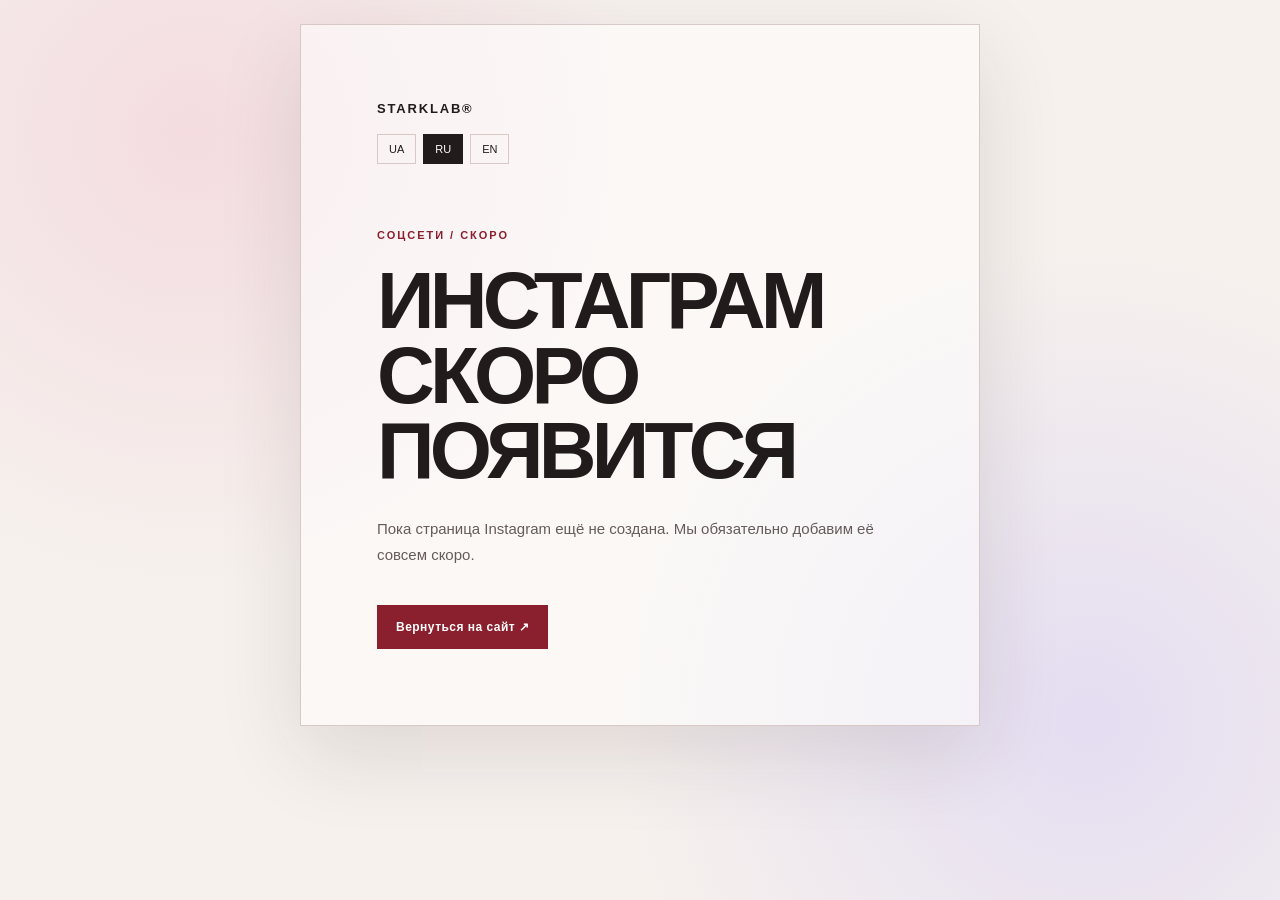
==== coming-soon.html @ 7bc7f3ef "Add files via upload" ====
<!DOCTYPE html>
<html lang="ru">
<head>
<meta charset="utf-8">
<meta name="viewport" content="width=device-width,initial-scale=1">
<title>STARKLAB® — скоро</title>
<style>
:root{--paper:#f6f1ed;--ink:#211b1b;--wine:#8a1f2d;--line:#d9c9c6}
*{box-sizing:border-box}html,body{margin:0;min-height:100%;font-family:Arial,sans-serif;color:var(--ink)}
body{display:grid;place-items:center;padding:24px;background:radial-gradient(circle at 15% 15%,#f4dce0,transparent 34%),radial-gradient(circle at 85% 80%,#e4ddf2,transparent 36%),var(--paper)}
.page{width:min(680px,100%);padding:clamp(34px,7vw,76px);border:1px solid var(--line);background:rgba(255,255,255,.55);box-shadow:0 28px 80px rgba(48,31,34,.12)}
.brand{font-size:13px;font-weight:800;letter-spacing:.14em}.languages{display:flex;gap:7px;margin-top:18px}.languages button{border:1px solid var(--line);background:transparent;color:var(--ink);padding:8px 11px;font:inherit;font-size:11px;cursor:pointer}.languages button.active{background:var(--ink);color:#fff;border-color:var(--ink)}.eyebrow{margin:62px 0 18px;color:var(--wine);font-size:11px;font-weight:700;letter-spacing:.18em;text-transform:uppercase}
h1{max-width:10em;margin:0;font-size:clamp(38px,8vw,80px);line-height:.94;letter-spacing:-.06em;text-transform:uppercase}p{max-width:42em;margin:28px 0 0;font-size:15px;line-height:1.7;color:#665b5b}.back{display:inline-flex;margin-top:38px;padding:15px 19px;color:#fff;background:var(--wine);text-decoration:none;font-size:12px;font-weight:700;letter-spacing:.04em;transition:transform .25s,background .25s}.back:hover{background:#651522;transform:translateY(-3px)}
@media(max-width:520px){.page{padding:30px 24px}.eyebrow{margin-top:50px}p{font-size:14px}}
</style>
</head>
<body>
<main class="page">
  <div class="brand">STARKLAB®</div>
  <div class="languages" role="group" aria-label="Language"><button type="button" data-lang="ua">UA</button><button type="button" data-lang="ru">RU</button><button type="button" data-lang="en">EN</button></div>
  <p class="eyebrow" id="eyebrow">СОЦСЕТИ / СКОРО</p>
  <h1 id="title">Страница скоро появится</h1>
  <p id="copy">Пока эта страница ещё не создана. Мы обязательно добавим её совсем скоро.</p>
  <a class="back" href="index.html">Вернуться на сайт ↗</a>
</main>
<script>
(function(){
  var key=new URLSearchParams(location.search).get('platform')||'social',lang='ru';
  try{lang=localStorage.getItem('lang')||'ru'}catch(e){}
  var data={
    ru:{instagram:['Instagram','Инстаграм скоро появится','Пока страница Instagram ещё не создана. Мы обязательно добавим её совсем скоро.'],tiktok:['TikTok','ТикТок скоро появится','Пока страница TikTok ещё не создана. Мы обязательно добавим её совсем скоро.'],telegram:['Telegram-канал','Telegram-канал скоро появится','Пока Telegram-канал ещё не создан. Мы обязательно добавим его совсем скоро.']},
    ua:{instagram:['Instagram','Інстаграм скоро з’явиться','Поки сторінку Instagram ще не створено. Ми обов’язково додамо її зовсім скоро.'],tiktok:['TikTok','ТікТок скоро з’явиться','Поки сторінку TikTok ще не створено. Ми обов’язково додамо її зовсім скоро.'],telegram:['Telegram-канал','Telegram-канал скоро з’явиться','Поки Telegram-канал ще не створено. Ми обов’язково додамо його зовсім скоро.']},
    en:{instagram:['Instagram','Instagram is coming soon','The Instagram page is not ready yet. We will add it very soon.'],tiktok:['TikTok','TikTok is coming soon','The TikTok page is not ready yet. We will add it very soon.'],telegram:['Telegram channel','Telegram channel is coming soon','The Telegram channel is not ready yet. We will add it very soon.']}
  };
  var d=(data[lang]||data.ru)[key]||(data[lang]||data.ru).instagram;
  document.documentElement.lang=lang==='ua'?'uk':lang;document.title='STARKLAB® — '+d[0];
  document.getElementById('eyebrow').textContent=(lang==='en'?'SOCIALS / COMING SOON':lang==='ua'?'СОЦМЕРЕЖІ / СКОРО':'СОЦСЕТИ / СКОРО');
  document.getElementById('title').textContent=d[1];document.getElementById('copy').textContent=d[2];
  document.querySelector('.back').textContent=lang==='en'?'Back to website ↗':lang==='ua'?'Повернутися на сайт ↗':'Вернуться на сайт ↗';
  document.querySelectorAll('[data-lang]').forEach(function(b){b.classList.toggle('active',b.dataset.lang===lang);b.onclick=function(){try{localStorage.setItem('lang',b.dataset.lang)}catch(e){}location.reload()}});
})();
</script>
</body>
</html>
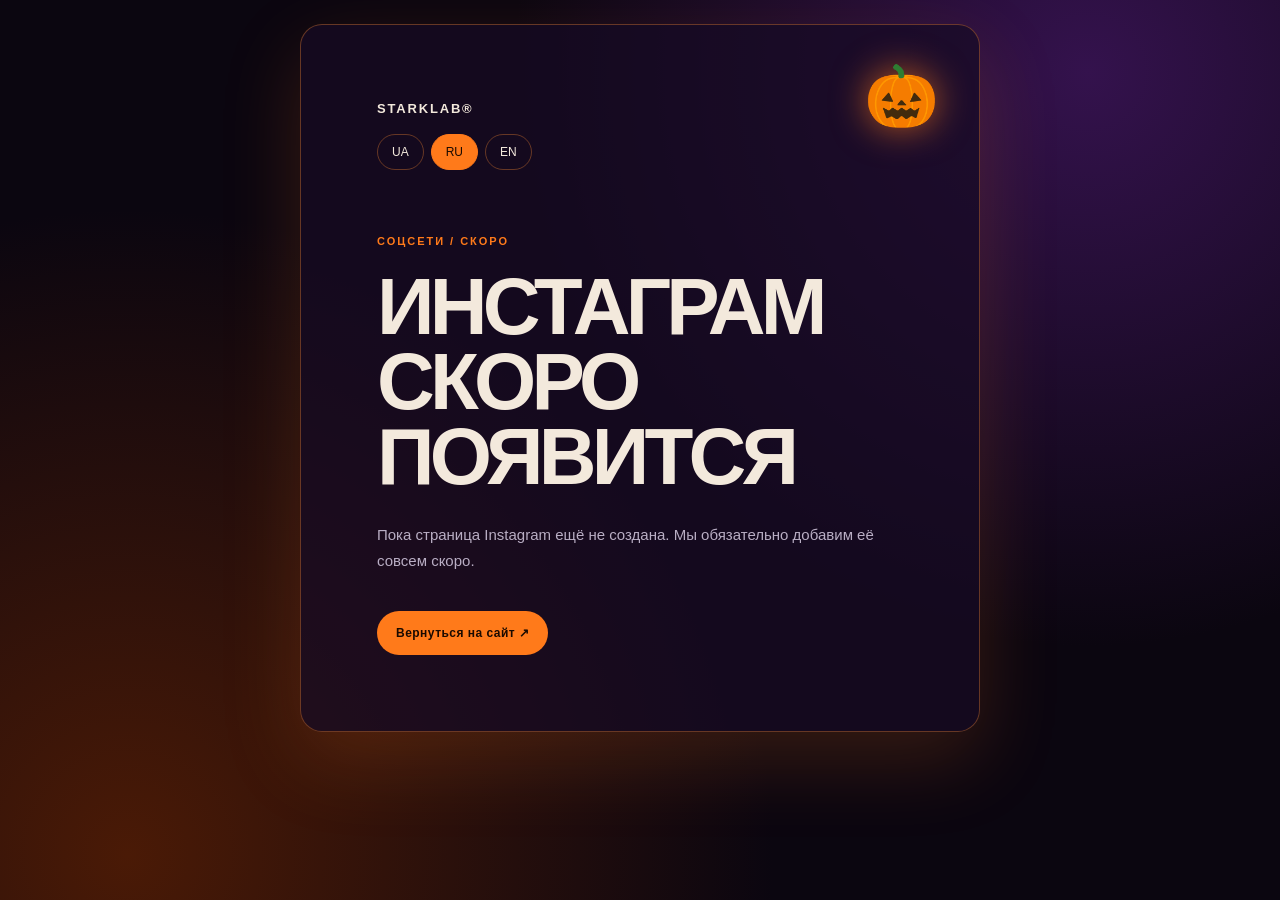
==== commit 25d08322: "Add files via upload" ====
--- a/coming-soon.html
+++ b/coming-soon.html
@@ -2,15 +2,16 @@
 <html lang="ru">
 <head>
 <meta charset="utf-8">
-<meta name="viewport" content="width=device-width,initial-scale=1">
+<meta name="viewport" content="width=device-width,initial-scale=1,viewport-fit=cover">
+<meta name="theme-color" content="#0b0610">
 <title>STARKLAB® — скоро</title>
 <style>
-:root{--paper:#f6f1ed;--ink:#211b1b;--wine:#8a1f2d;--line:#d9c9c6}
+:root{color-scheme:dark;--paper:#0b0610;--ink:#f3e9dc;--wine:#ff7a1a;--line:rgba(255,140,50,.35)}
 *{box-sizing:border-box}html,body{margin:0;min-height:100%;font-family:Arial,sans-serif;color:var(--ink)}
-body{display:grid;place-items:center;padding:24px;background:radial-gradient(circle at 15% 15%,#f4dce0,transparent 34%),radial-gradient(circle at 85% 80%,#e4ddf2,transparent 36%),var(--paper)}
-.page{width:min(680px,100%);padding:clamp(34px,7vw,76px);border:1px solid var(--line);background:rgba(255,255,255,.55);box-shadow:0 28px 80px rgba(48,31,34,.12)}
-.brand{font-size:13px;font-weight:800;letter-spacing:.14em}.languages{display:flex;gap:7px;margin-top:18px}.languages button{border:1px solid var(--line);background:transparent;color:var(--ink);padding:8px 11px;font:inherit;font-size:11px;cursor:pointer}.languages button.active{background:var(--ink);color:#fff;border-color:var(--ink)}.eyebrow{margin:62px 0 18px;color:var(--wine);font-size:11px;font-weight:700;letter-spacing:.18em;text-transform:uppercase}
-h1{max-width:10em;margin:0;font-size:clamp(38px,8vw,80px);line-height:.94;letter-spacing:-.06em;text-transform:uppercase}p{max-width:42em;margin:28px 0 0;font-size:15px;line-height:1.7;color:#665b5b}.back{display:inline-flex;margin-top:38px;padding:15px 19px;color:#fff;background:var(--wine);text-decoration:none;font-size:12px;font-weight:700;letter-spacing:.04em;transition:transform .25s,background .25s}.back:hover{background:#651522;transform:translateY(-3px)}
+body{display:grid;place-items:center;padding:24px;background:radial-gradient(circle at 85% 8%,#34124d,transparent 42%),radial-gradient(circle at 10% 95%,#4a1a06,transparent 45%),var(--paper)}
+.page{width:min(680px,100%);padding:clamp(34px,7vw,76px);border:1px solid var(--line);border-radius:22px;background:rgba(24,12,36,.72);box-shadow:0 28px 80px rgba(255,122,26,.18);position:relative;overflow:hidden}.page::after{content:'🎃';position:absolute;right:clamp(16px,4vw,40px);top:clamp(16px,4vw,36px);font-size:clamp(34px,7vw,60px);filter:drop-shadow(0 0 18px rgba(255,122,26,.7));animation:fl 3s ease-in-out infinite alternate}@keyframes fl{to{transform:translateY(-8px) rotate(6deg)}}
+.brand{font-size:13px;font-weight:800;letter-spacing:.14em}.languages{display:flex;gap:7px;margin-top:18px}.languages button{border:1px solid var(--line);background:transparent;color:var(--ink);padding:10px 14px;font:inherit;font-size:12px;cursor:pointer;border-radius:999px}.languages button.active{background:var(--wine);color:#1a0a00;border-color:var(--wine)}.eyebrow{margin:62px 0 18px;color:var(--wine);font-size:11px;font-weight:700;letter-spacing:.18em;text-transform:uppercase}
+h1{max-width:10em;margin:0;font-size:clamp(38px,8vw,80px);line-height:.94;letter-spacing:-.06em;text-transform:uppercase}p{max-width:42em;margin:28px 0 0;font-size:15px;line-height:1.7;color:#b9aec4}.back{display:inline-flex;margin-top:38px;padding:15px 19px;color:#1a0a00;background:var(--wine);border-radius:999px;text-decoration:none;font-size:12px;font-weight:700;letter-spacing:.04em;transition:transform .25s,background .25s}.back:hover{background:#ff9a4d;transform:translateY(-3px);box-shadow:0 0 28px rgba(255,122,26,.5)}
 @media(max-width:520px){.page{padding:30px 24px}.eyebrow{margin-top:50px}p{font-size:14px}}
 </style>
 </head>
